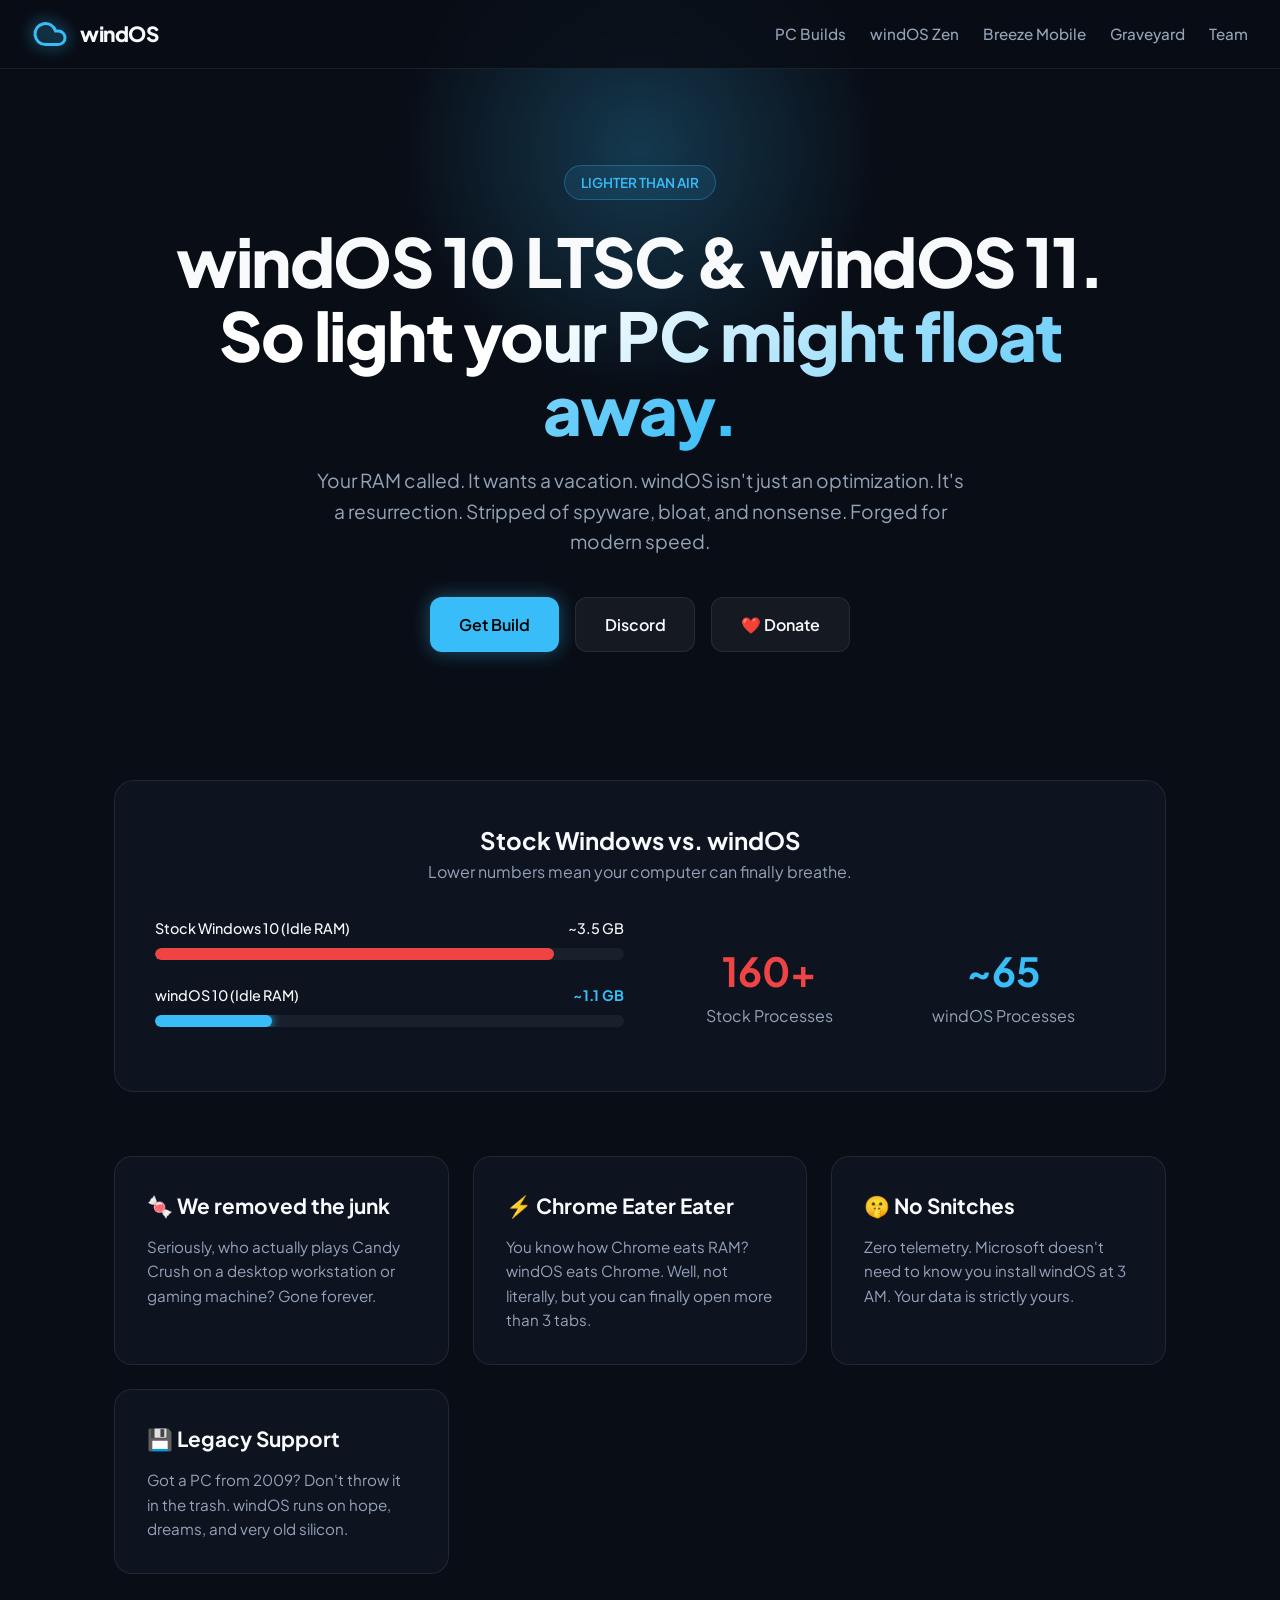
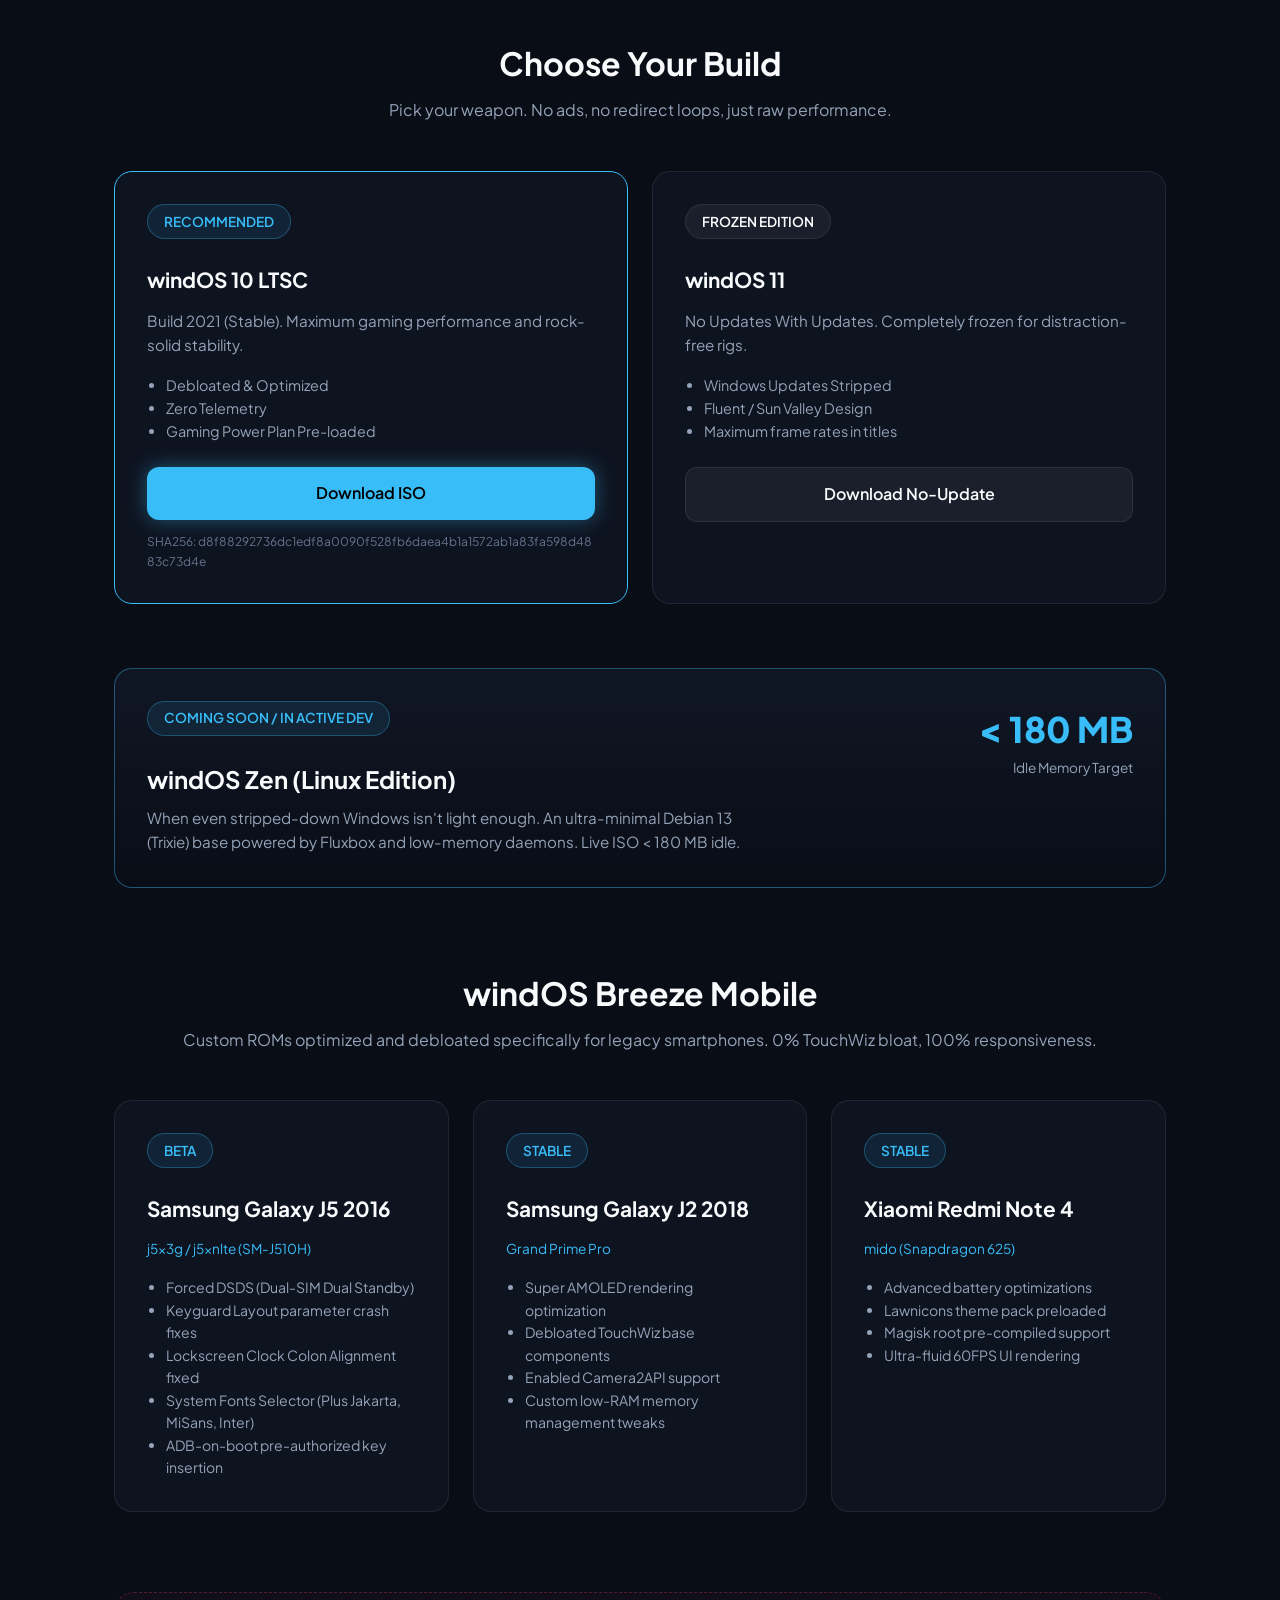
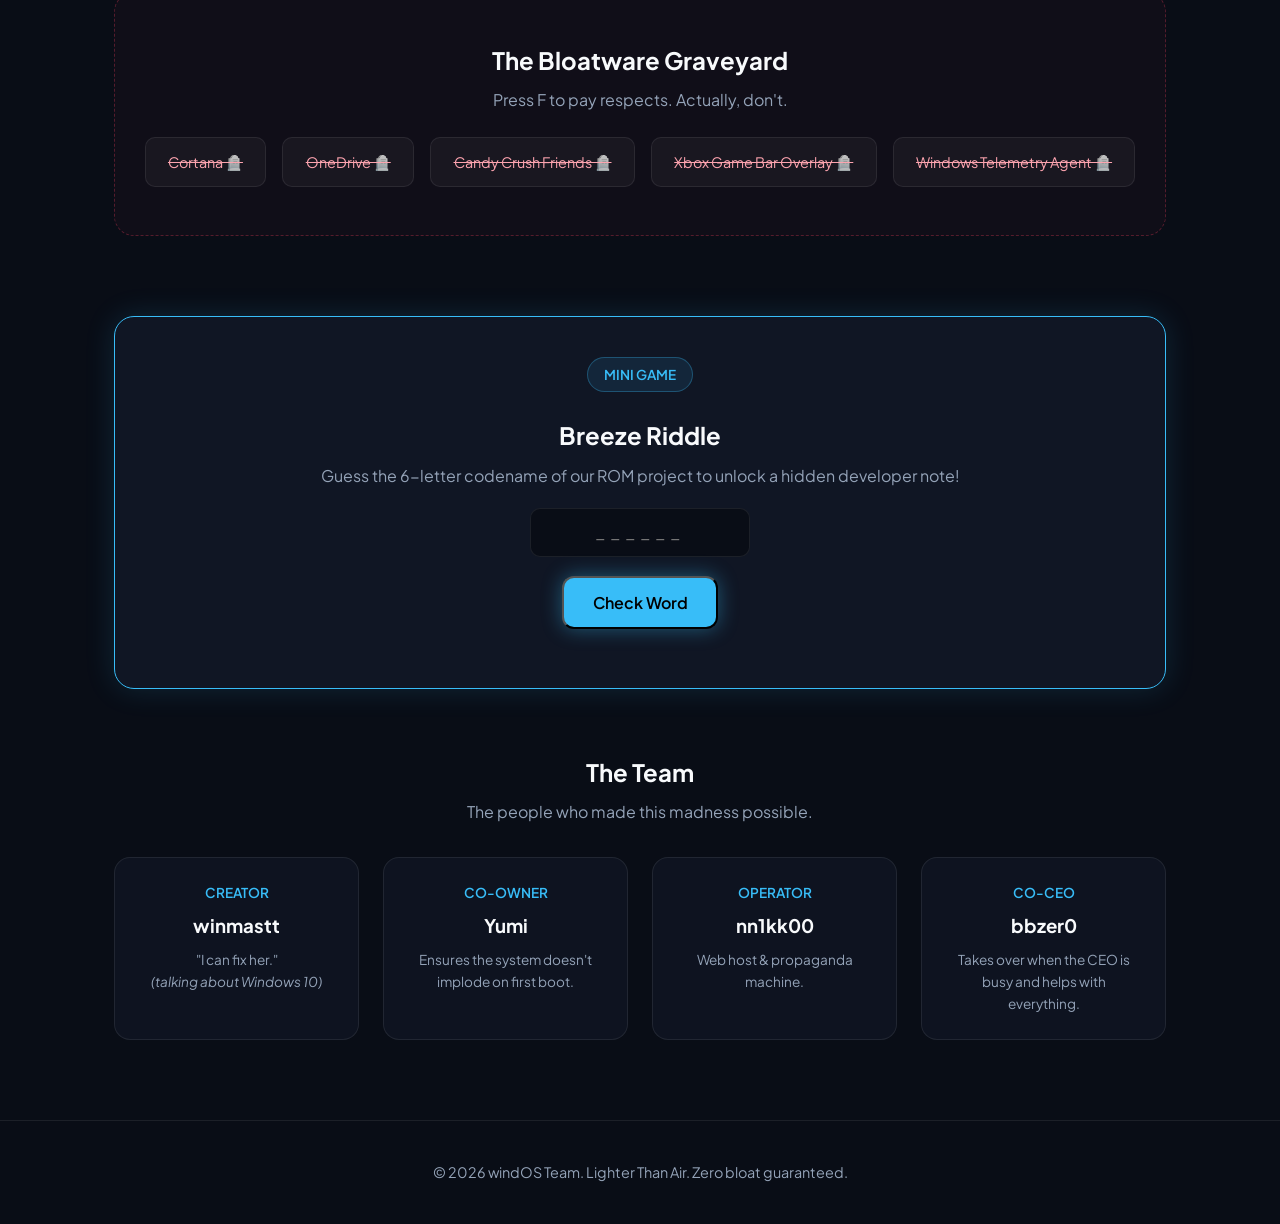
==== site/index.html @ 8c4c6f9f "Pivot to Debian 13: live-build tree, Calamares multi-DE installer, docs skeleton" ====
<!DOCTYPE html>
<html lang="en">
<head>
  <meta charset="UTF-8">
  <meta name="viewport" content="width=device-width, initial-scale=1.0">
  <title>windOS - Lighter Than Air</title>
  <link rel="preconnect" href="https://fonts.googleapis.com">
  <link rel="preconnect" href="https://fonts.gstatic.com" crossorigin>
  <link href="https://fonts.googleapis.com/css2?family=Plus+Jakarta+Sans:wght@300;400;500;600;700;800&display=swap" rel="stylesheet">
  <style>
    :root {
      --bg: #090d16;
      --card-bg: rgba(18, 24, 38, 0.7);
      --card-border: rgba(255, 255, 255, 0.08);
      --accent-cyan: #38bdf8;
      --accent-glow: rgba(56, 189, 248, 0.25);
      --accent-pink: #f43f5e;
      --text: #f8fafc;
      --text-muted: #94a3b8;
    }
    * { box-sizing: border-box; margin: 0; padding: 0; font-family: 'Plus Jakarta Sans', sans-serif; }
    body { background-color: var(--bg); color: var(--text); overflow-x: hidden; line-height: 1.6; }
    .glow-orb { position: fixed; width: 500px; height: 500px; border-radius: 50%; background: radial-gradient(circle, var(--accent-glow) 0%, rgba(0,0,0,0) 70%); top: -100px; left: 50%; transform: translateX(-50%); pointer-events: none; z-index: 0; }
    header { position: sticky; top: 0; backdrop-filter: blur(16px); background: rgba(9, 13, 22, 0.8); border-bottom: 1px solid var(--card-border); z-index: 50; padding: 1rem 2rem; display: flex; justify-content: space-between; align-items: center; }
    .brand { display: flex; align-items: center; gap: 12px; text-decoration: none; color: var(--text); font-weight: 800; font-size: 1.3rem; letter-spacing: -0.5px; }
    .brand-icon { width: 36px; height: 36px; fill: none; stroke: var(--accent-cyan); stroke-width: 2; filter: drop-shadow(0 0 8px var(--accent-cyan)); }
    nav { display: flex; gap: 1.5rem; align-items: center; }
    nav a { color: var(--text-muted); text-decoration: none; font-size: 0.95rem; font-weight: 500; transition: color 0.2s; }
    nav a:hover { color: var(--accent-cyan); }
    .container { max-width: 1100px; margin: 0 auto; padding: 0 1.5rem; position: relative; z-index: 1; }
    .hero { text-align: center; padding: 6rem 1rem 4rem; }
    .badge { display: inline-block; padding: 0.35rem 1rem; background: rgba(56, 189, 248, 0.1); border: 1px solid rgba(56, 189, 248, 0.3); color: var(--accent-cyan); border-radius: 9999px; font-size: 0.85rem; font-weight: 600; margin-bottom: 1.5rem; }
    .hero h1 { font-size: clamp(2.5rem, 6vw, 4.2rem); font-weight: 800; line-height: 1.1; letter-spacing: -1.5px; margin-bottom: 1.2rem; }
    .hero h1 span { background: linear-gradient(135deg, #fff 30%, var(--accent-cyan) 100%); -webkit-background-clip: text; -webkit-text-fill-color: transparent; }
    .hero p { font-size: 1.2rem; color: var(--text-muted); max-width: 650px; margin: 0 auto 2.5rem; }
    .hero-btns { display: flex; justify-content: center; gap: 1rem; flex-wrap: wrap; }
    .btn { padding: 0.85rem 1.8rem; border-radius: 12px; font-weight: 600; font-size: 1rem; text-decoration: none; transition: all 0.2s; cursor: pointer; display: inline-flex; align-items: center; gap: 8px; }
    .btn-primary { background: var(--accent-cyan); color: #000; box-shadow: 0 0 20px rgba(56, 189, 248, 0.4); }
    .btn-primary:hover { transform: translateY(-2px); box-shadow: 0 0 30px rgba(56, 189, 248, 0.6); }
    .btn-secondary { background: rgba(255, 255, 255, 0.05); color: var(--text); border: 1px solid var(--card-border); }
    .btn-secondary:hover { background: rgba(255, 255, 255, 0.1); }
    .compare-section { margin: 4rem 0; background: var(--card-bg); border: 1px solid var(--card-border); border-radius: 20px; padding: 2.5rem; backdrop-filter: blur(10px); }
    .compare-title { text-align: center; margin-bottom: 2rem; }
    .compare-grid { display: grid; grid-template-columns: repeat(auto-fit, minmax(280px, 1fr)); gap: 2rem; }
    .compare-bar-group { margin-bottom: 1.5rem; }
    .compare-bar-label { display: flex; justify-content: space-between; margin-bottom: 0.5rem; font-weight: 500; font-size: 0.9rem; }
    .bar-bg { height: 12px; background: rgba(255, 255, 255, 0.05); border-radius: 6px; overflow: hidden; }
    .bar-fill-stock { height: 100%; width: 85%; background: #ef4444; border-radius: 6px; }
    .bar-fill-windos { height: 100%; width: 25%; background: var(--accent-cyan); border-radius: 6px; box-shadow: 0 0 10px var(--accent-cyan); }
    .grid { display: grid; grid-template-columns: repeat(auto-fit, minmax(320px, 1fr)); gap: 1.5rem; margin: 3rem 0; }
    .card { background: var(--card-bg); border: 1px solid var(--card-border); border-radius: 18px; padding: 2rem; transition: border-color 0.2s, transform 0.2s; }
    .card:hover { border-color: rgba(56, 189, 248, 0.4); transform: translateY(-4px); }
    .card h3 { font-size: 1.3rem; margin-bottom: 0.8rem; }
    .card p { color: var(--text-muted); font-size: 0.95rem; }
    .graveyard { text-align: center; margin: 5rem 0; padding: 3rem 1.5rem; border: 1px dashed rgba(244, 63, 94, 0.3); border-radius: 20px; background: rgba(244, 63, 94, 0.03); }
    .graveyard-tags { display: flex; justify-content: center; gap: 1rem; flex-wrap: wrap; margin-top: 1.5rem; }
    .tombstone { background: rgba(255,255,255,0.04); border: 1px solid rgba(255,255,255,0.08); padding: 0.8rem 1.4rem; border-radius: 10px; font-size: 0.9rem; color: #fda4af; text-decoration: line-through; }
    .riddle-box { background: rgba(18, 24, 38, 0.9); border: 1px solid var(--accent-cyan); border-radius: 20px; padding: 2.5rem; text-align: center; margin: 4rem 0; box-shadow: 0 0 30px rgba(56, 189, 248, 0.15); }
    .riddle-input { background: #090d16; border: 1px solid var(--card-border); color: #fff; padding: 0.8rem 1.2rem; border-radius: 10px; font-size: 1.1rem; letter-spacing: 4px; text-transform: uppercase; text-align: center; margin: 1.2rem 0; width: 220px; outline: none; }
    .riddle-input:focus { border-color: var(--accent-cyan); }
    .team-grid { display: grid; grid-template-columns: repeat(auto-fit, minmax(220px, 1fr)); gap: 1.5rem; margin-top: 2rem; }
    .team-card { background: var(--card-bg); border: 1px solid var(--card-border); border-radius: 16px; padding: 1.5rem; text-align: center; }
    .team-role { font-size: 0.85rem; color: var(--accent-cyan); font-weight: 600; margin-bottom: 0.5rem; }
    footer { border-top: 1px solid var(--card-border); padding: 2.5rem 0; text-align: center; color: var(--text-muted); font-size: 0.9rem; margin-top: 5rem; }
  </style>
</head>
<body>
  <div class="glow-orb"></div>
  <header>
    <a href="#" class="brand">
      <svg class="brand-icon" viewBox="0 0 24 24"><path d="M17.5 19H9a7 7 0 1 1 6.71-9h1.79a4.5 4.5 0 1 1 0 9Z" /></svg>
      windOS
    </a>
    <nav>
      <a href="#builds">PC Builds</a>
      <a href="#zen">windOS Zen</a>
      <a href="#mobile">Breeze Mobile</a>
      <a href="#graveyard">Graveyard</a>
      <a href="#team">Team</a>
    </nav>
  </header>
  <main class="container">
    <section class="hero">
      <div class="badge">LIGHTER THAN AIR</div>
      <h1>windOS 10 LTSC &amp; windOS 11.<br><span>So light your PC might float away.</span></h1>
      <p>Your RAM called. It wants a vacation. windOS isn't just an optimization. It's a resurrection. Stripped of spyware, bloat, and nonsense. Forged for modern speed.</p>
      <div class="hero-btns">
        <a href="#builds" class="btn btn-primary">Get Build</a>
        <a href="https://discord.gg/" target="_blank" class="btn btn-secondary">Discord</a>
        <a href="#" class="btn btn-secondary">❤️ Donate</a>
      </div>
    </section>
    <section class="compare-section">
      <div class="compare-title">
        <h2>Stock Windows vs. windOS</h2>
        <p style="color: var(--text-muted);">Lower numbers mean your computer can finally breathe.</p>
      </div>
      <div class="compare-grid">
        <div>
          <div class="compare-bar-group">
            <div class="compare-bar-label"><span>Stock Windows 10 (Idle RAM)</span><span>~3.5 GB</span></div>
            <div class="bar-bg"><div class="bar-fill-stock"></div></div>
          </div>
          <div class="compare-bar-group">
            <div class="compare-bar-label"><span>windOS 10 (Idle RAM)</span><span style="color: var(--accent-cyan); font-weight: 700;">~1.1 GB</span></div>
            <div class="bar-bg"><div class="bar-fill-windos"></div></div>
          </div>
        </div>
        <div style="display: flex; justify-content: space-around; align-items: center; text-align: center;">
          <div><h3 style="font-size: 2.5rem; color: #ef4444;">160+</h3><p style="color: var(--text-muted);">Stock Processes</p></div>
          <div><h3 style="font-size: 2.5rem; color: var(--accent-cyan);">~65</h3><p style="color: var(--text-muted);">windOS Processes</p></div>
        </div>
      </div>
    </section>
    <section class="grid">
      <div class="card"><h3>🍬 We removed the junk</h3><p>Seriously, who actually plays Candy Crush on a desktop workstation or gaming machine? Gone forever.</p></div>
      <div class="card"><h3>⚡ Chrome Eater Eater</h3><p>You know how Chrome eats RAM? windOS eats Chrome. Well, not literally, but you can finally open more than 3 tabs.</p></div>
      <div class="card"><h3>🤫 No Snitches</h3><p>Zero telemetry. Microsoft doesn't need to know you install windOS at 3 AM. Your data is strictly yours.</p></div>
      <div class="card"><h3>💾 Legacy Support</h3><p>Got a PC from 2009? Don't throw it in the trash. windOS runs on hope, dreams, and very old silicon.</p></div>
    </section>
    <section id="builds" style="margin-top: 4rem;">
      <h2 style="font-size: 2rem; margin-bottom: 0.5rem; text-align: center;">Choose Your Build</h2>
      <p style="text-align: center; color: var(--text-muted); margin-bottom: 2rem;">Pick your weapon. No ads, no redirect loops, just raw performance.</p>
      <div class="grid">
        <div class="card" style="border-color: var(--accent-cyan);">
          <div class="badge">RECOMMENDED</div>
          <h3>windOS 10 LTSC</h3>
          <p style="margin-bottom: 1rem;">Build 2021 (Stable). Maximum gaming performance and rock-solid stability.</p>
          <ul style="color: var(--text-muted); margin-left: 1.2rem; margin-bottom: 1.5rem; font-size: 0.9rem;">
            <li>Debloated &amp; Optimized</li><li>Zero Telemetry</li><li>Gaming Power Plan Pre-loaded</li>
          </ul>
          <a href="#" class="btn btn-primary" style="width: 100%; justify-content: center;">Download ISO</a>
          <p style="font-size: 0.75rem; color: #64748b; margin-top: 0.8rem; word-break: break-all;">SHA256: d8f88292736dc1edf8a0090f528fb6daea4b1a1572ab1a83fa598d4883c73d4e</p>
        </div>
        <div class="card">
          <div class="badge" style="background: rgba(255,255,255,0.05); color: #fff; border-color: var(--card-border);">FROZEN EDITION</div>
          <h3>windOS 11</h3>
          <p style="margin-bottom: 1rem;">No Updates With Updates. Completely frozen for distraction-free rigs.</p>
          <ul style="color: var(--text-muted); margin-left: 1.2rem; margin-bottom: 1.5rem; font-size: 0.9rem;">
            <li>Windows Updates Stripped</li><li>Fluent / Sun Valley Design</li><li>Maximum frame rates in titles</li>
          </ul>
          <a href="#" class="btn btn-secondary" style="width: 100%; justify-content: center;">Download No-Update</a>
        </div>
      </div>
    </section>
    <section id="zen" style="margin-top: 4rem;">
      <div class="card" style="background: linear-gradient(180deg, rgba(18,24,38,0.9) 0%, rgba(9,13,22,0.9) 100%); border-color: rgba(56, 189, 248, 0.4);">
        <div style="display: flex; justify-content: space-between; align-items: flex-start; flex-wrap: wrap; gap: 1rem;">
          <div>
            <div class="badge">COMING SOON / IN ACTIVE DEV</div>
            <h2>windOS Zen (Linux Edition)</h2>
            <p style="color: var(--text-muted); max-width: 600px; margin-top: 0.5rem;">When even stripped-down Windows isn't light enough. An ultra-minimal Debian 13 (Trixie) base powered by Fluxbox and low-memory daemons. Live ISO &lt; 180 MB idle.</p>
          </div>
          <div style="text-align: right;">
            <span style="font-size: 2.2rem; font-weight: 800; color: var(--accent-cyan);">&lt; 180 MB</span>
            <p style="color: var(--text-muted); font-size: 0.85rem;">Idle Memory Target</p>
          </div>
        </div>
      </div>
    </section>
    <section id="mobile" style="margin-top: 5rem;">
      <h2 style="font-size: 2rem; margin-bottom: 0.5rem; text-align: center;">windOS Breeze Mobile</h2>
      <p style="text-align: center; color: var(--text-muted); margin-bottom: 2.5rem;">Custom ROMs optimized and debloated specifically for legacy smartphones. 0% TouchWiz bloat, 100% responsiveness.</p>
      <div class="grid">
        <div class="card">
          <div class="badge">BETA</div>
          <h3>Samsung Galaxy J5 2016</h3>
          <p style="font-size: 0.85rem; color: var(--accent-cyan); margin-bottom: 1rem;">j5x3g / j5xnlte (SM-J510H)</p>
          <ul style="color: var(--text-muted); font-size: 0.88rem; margin-left: 1.2rem;">
            <li>Forced DSDS (Dual-SIM Dual Standby)</li><li>Keyguard Layout parameter crash fixes</li><li>Lockscreen Clock Colon Alignment fixed</li><li>System Fonts Selector (Plus Jakarta, MiSans, Inter)</li><li>ADB-on-boot pre-authorized key insertion</li>
          </ul>
        </div>
        <div class="card">
          <div class="badge">STABLE</div>
          <h3>Samsung Galaxy J2 2018</h3>
          <p style="font-size: 0.85rem; color: var(--accent-cyan); margin-bottom: 1rem;">Grand Prime Pro</p>
          <ul style="color: var(--text-muted); font-size: 0.88rem; margin-left: 1.2rem;">
            <li>Super AMOLED rendering optimization</li><li>Debloated TouchWiz base components</li><li>Enabled Camera2API support</li><li>Custom low-RAM memory management tweaks</li>
          </ul>
        </div>
        <div class="card">
          <div class="badge">STABLE</div>
          <h3>Xiaomi Redmi Note 4</h3>
          <p style="font-size: 0.85rem; color: var(--accent-cyan); margin-bottom: 1rem;">mido (Snapdragon 625)</p>
          <ul style="color: var(--text-muted); font-size: 0.88rem; margin-left: 1.2rem;">
            <li>Advanced battery optimizations</li><li>Lawnicons theme pack preloaded</li><li>Magisk root pre-compiled support</li><li>Ultra-fluid 60FPS UI rendering</li>
          </ul>
        </div>
      </div>
    </section>
    <section id="graveyard" class="graveyard">
      <h2>The Bloatware Graveyard</h2>
      <p style="color: var(--text-muted); margin-top: 0.5rem;">Press F to pay respects. Actually, don't.</p>
      <div class="graveyard-tags">
        <div class="tombstone">Cortana 🪦</div>
        <div class="tombstone">OneDrive 🪦</div>
        <div class="tombstone">Candy Crush Friends 🪦</div>
        <div class="tombstone">Xbox Game Bar Overlay 🪦</div>
        <div class="tombstone">Windows Telemetry Agent 🪦</div>
      </div>
    </section>
    <section id="riddle" class="riddle-box">
      <div class="badge">MINI GAME</div>
      <h2>Breeze Riddle</h2>
      <p style="color: var(--text-muted); margin-top: 0.5rem;">Guess the 6-letter codename of our ROM project to unlock a hidden developer note!</p>
      <div><input type="text" id="riddleInput" class="riddle-input" maxlength="6" placeholder="______"></div>
      <button class="btn btn-primary" onclick="checkRiddle()">Check Word</button>
      <div id="riddleFeedback" style="margin-top: 1.2rem; font-weight: 600;"></div>
    </section>
    <section id="team" style="margin-top: 4rem;">
      <h2 style="text-align: center; margin-bottom: 0.5rem;">The Team</h2>
      <p style="text-align: center; color: var(--text-muted);">The people who made this madness possible.</p>
      <div class="team-grid">
        <div class="team-card"><div class="team-role">CREATOR</div><h3>winmastt</h3><p style="color: var(--text-muted); font-size: 0.85rem; margin-top: 0.5rem;">"I can fix her."<br><em>(talking about Windows 10)</em></p></div>
        <div class="team-card"><div class="team-role">CO-OWNER</div><h3>Yumi</h3><p style="color: var(--text-muted); font-size: 0.85rem; margin-top: 0.5rem;">Ensures the system doesn't implode on first boot.</p></div>
        <div class="team-card"><div class="team-role">OPERATOR</div><h3>nn1kk00</h3><p style="color: var(--text-muted); font-size: 0.85rem; margin-top: 0.5rem;">Web host &amp; propaganda machine.</p></div>
        <div class="team-card"><div class="team-role">CO-CEO</div><h3>bbzer0</h3><p style="color: var(--text-muted); font-size: 0.85rem; margin-top: 0.5rem;">Takes over when the CEO is busy and helps with everything.</p></div>
      </div>
    </section>
  </main>
  <footer><p>© 2026 windOS Team. Lighter Than Air. Zero bloat guaranteed.</p></footer>
  <script>
    function checkRiddle() {
      const input = document.getElementById('riddleInput');
      const feedback = document.getElementById('riddleFeedback');
      const val = input.value.trim().toUpperCase();
      if (val === 'BREEZE') {
        feedback.innerHTML = '<span style="color: #38bdf8;">✨ Riddle Solved!</span><br><div style="background: rgba(56, 189, 248, 0.1); border: 1px solid #38bdf8; border-radius: 12px; padding: 1rem; margin-top: 1rem; max-width: 500px; display: inline-block;"><b>Developer Secret Note:</b> "Building lightweight systems isn\'t about what you add, it\'s about having the guts to remove everything that doesn\'t matter." — Team windOS</div>';
      } else {
        feedback.innerHTML = '<span style="color: #ef4444;">Word is incorrect! Try again.</span>';
      }
    }
  </script>
</body>
</html>
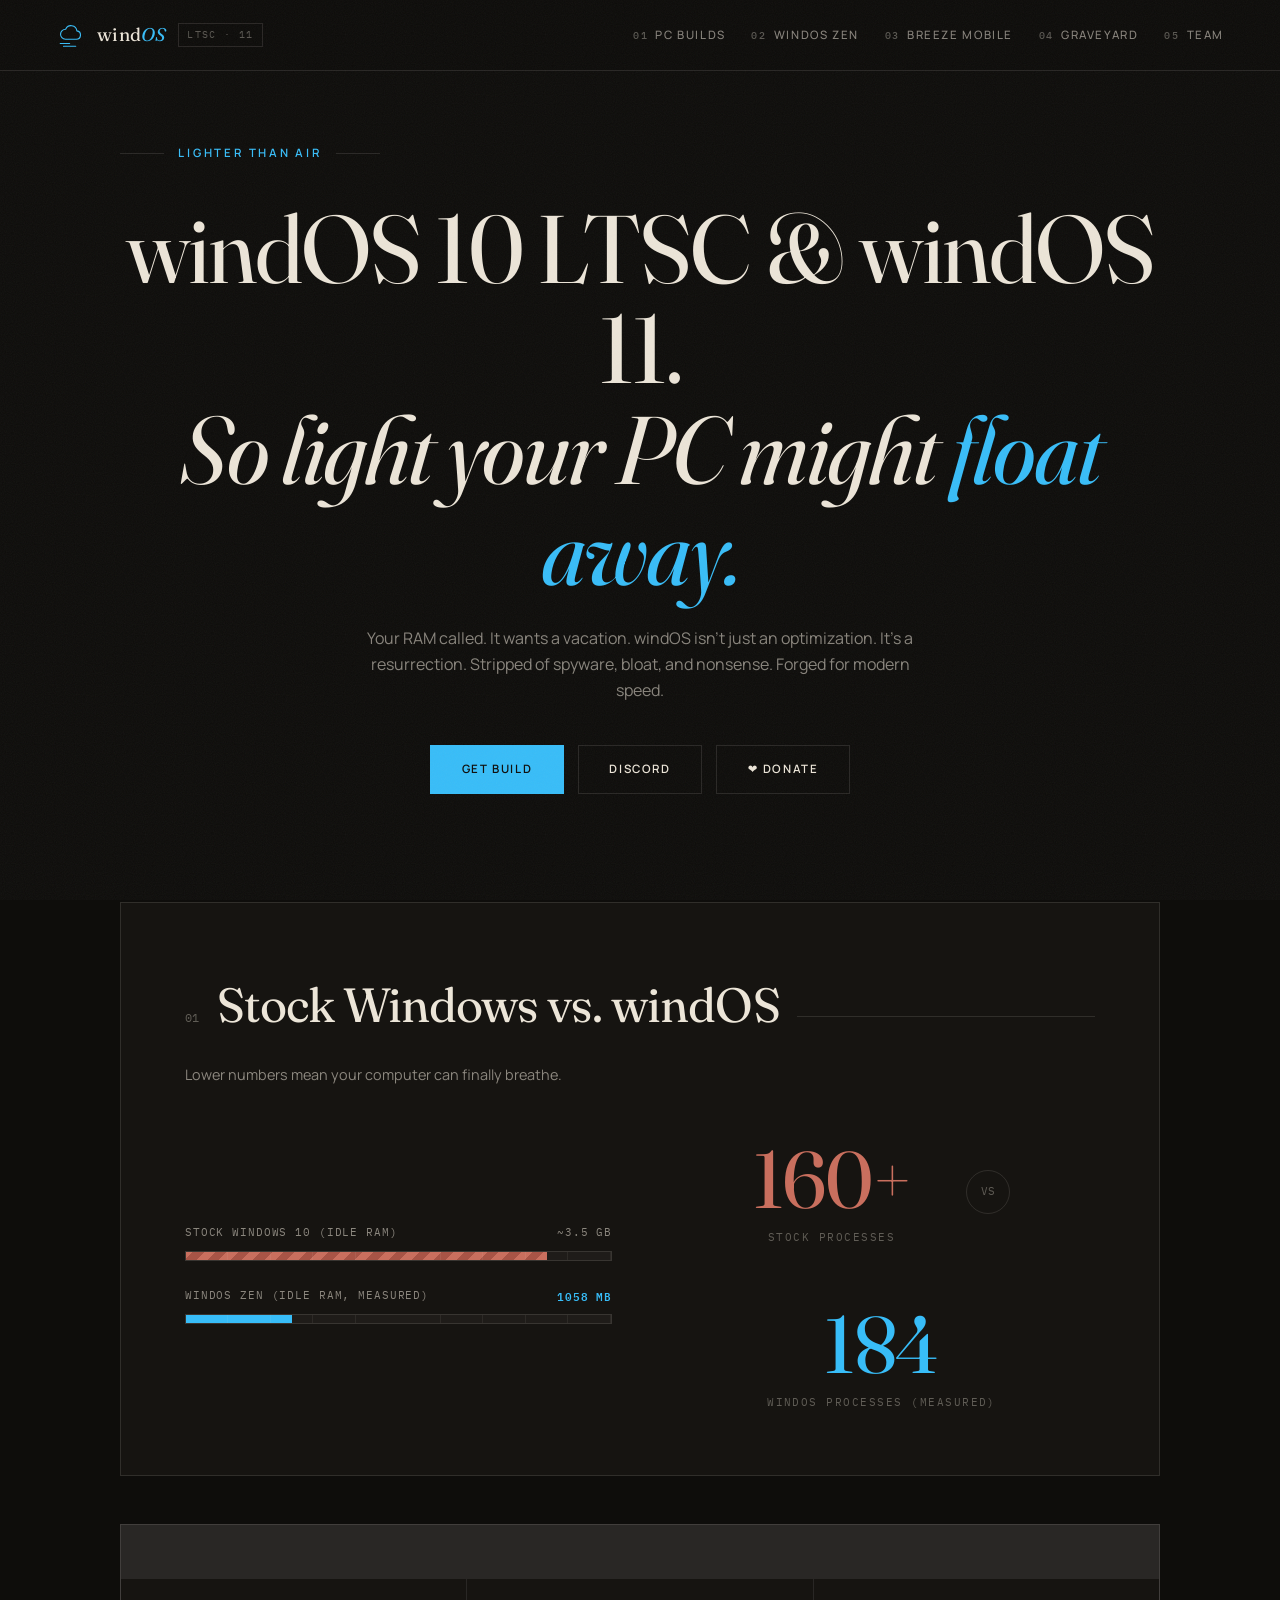
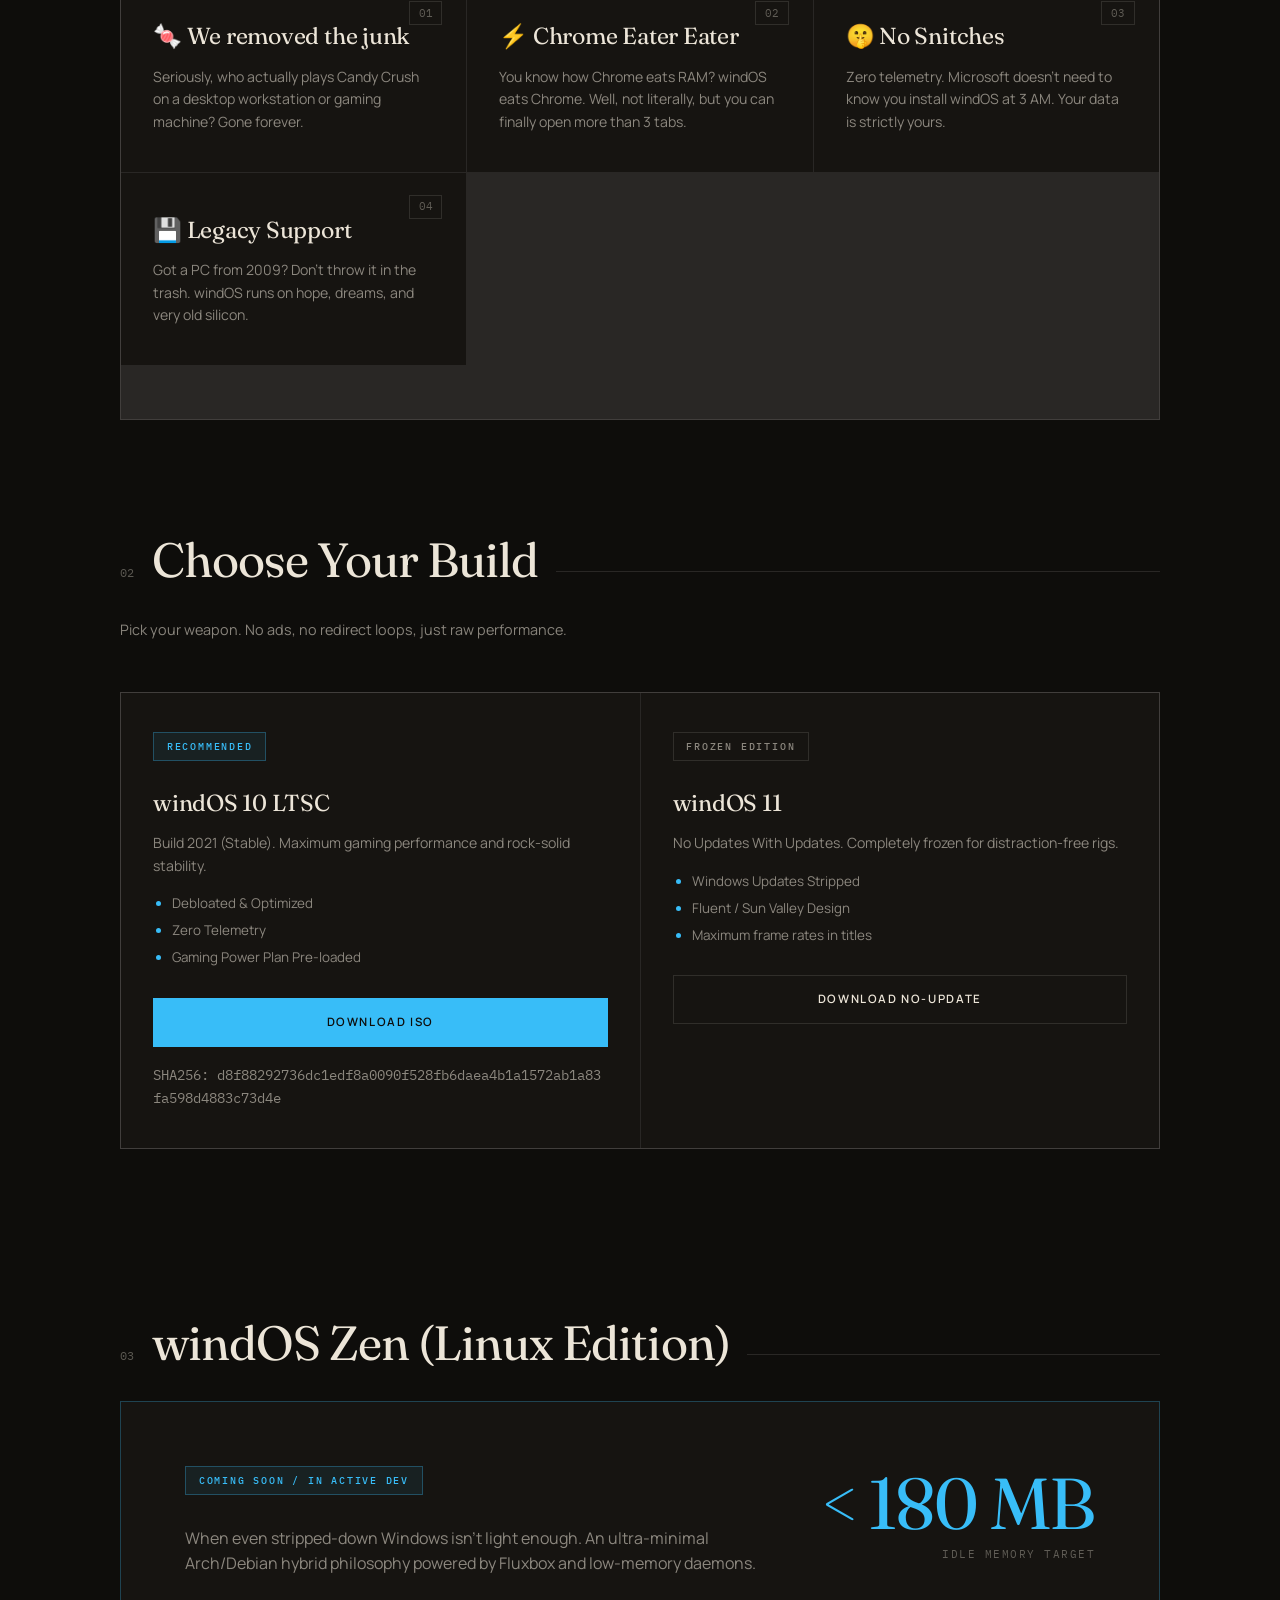
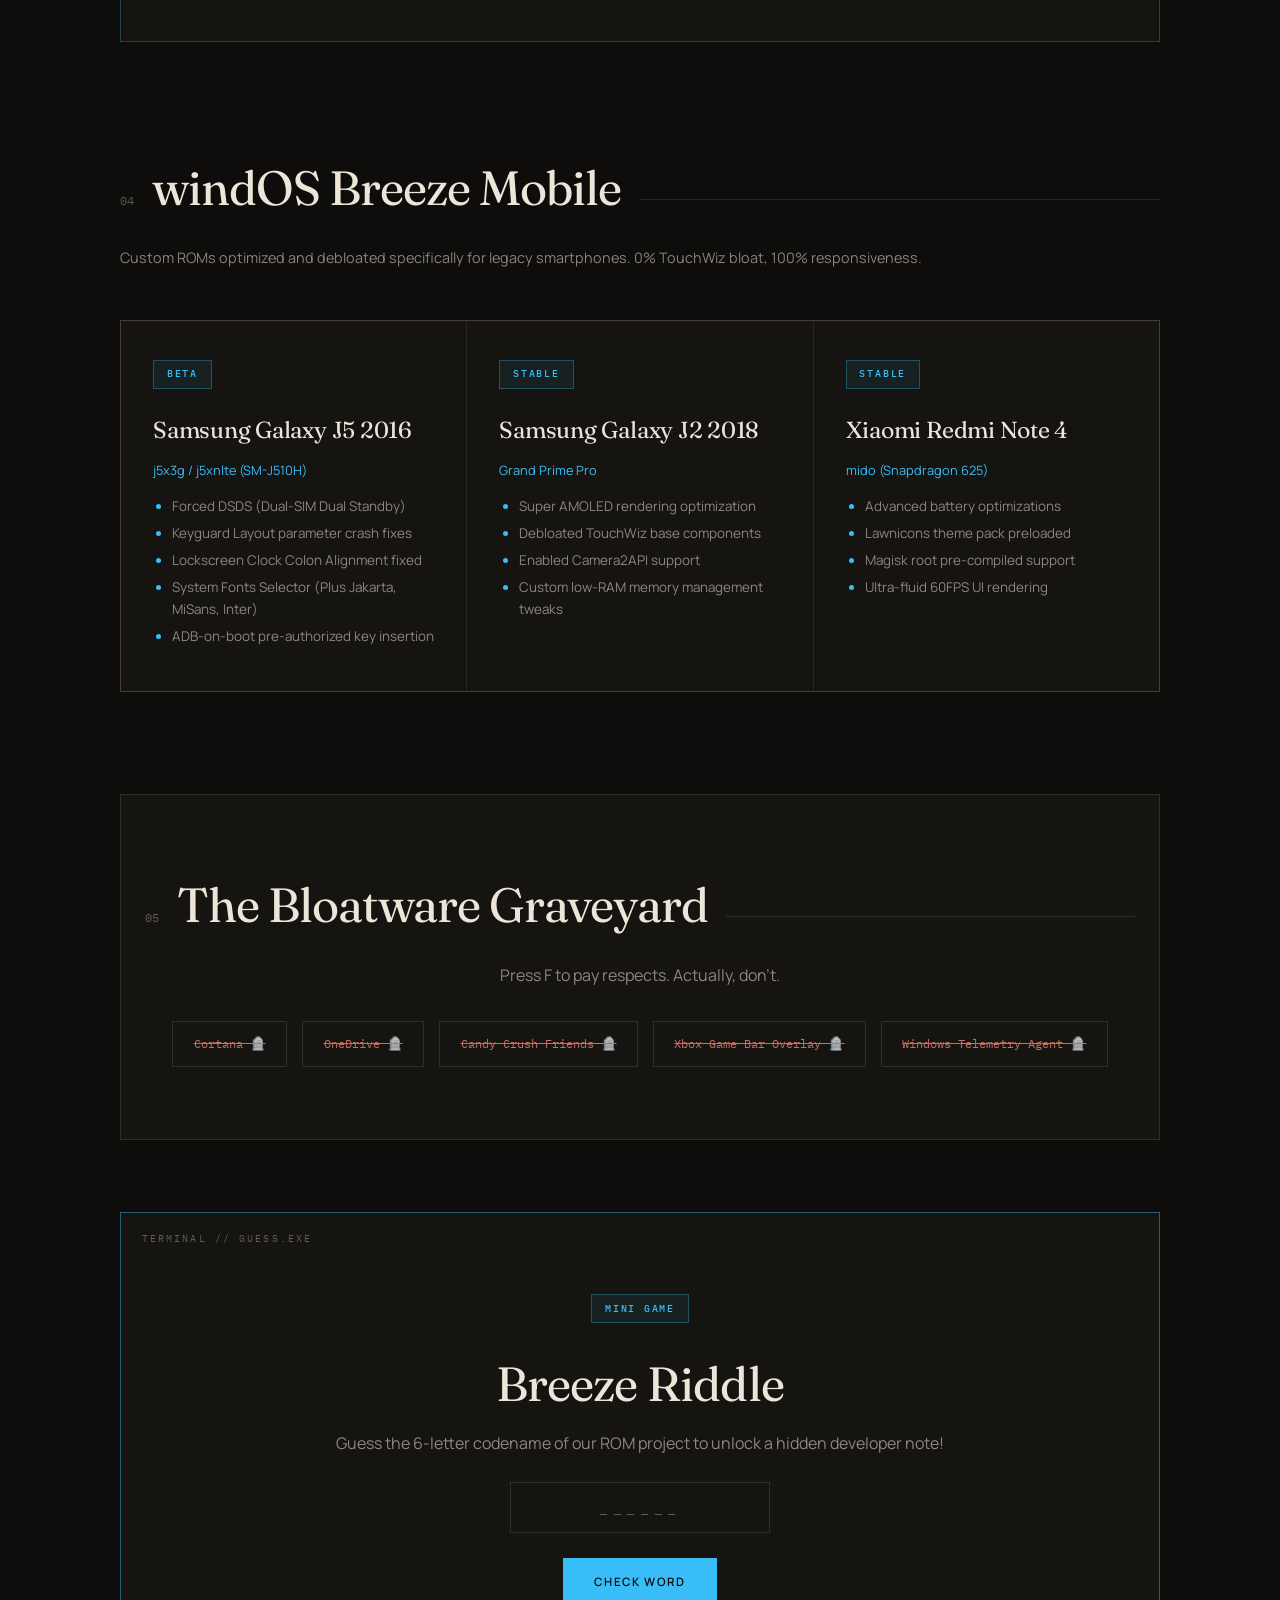
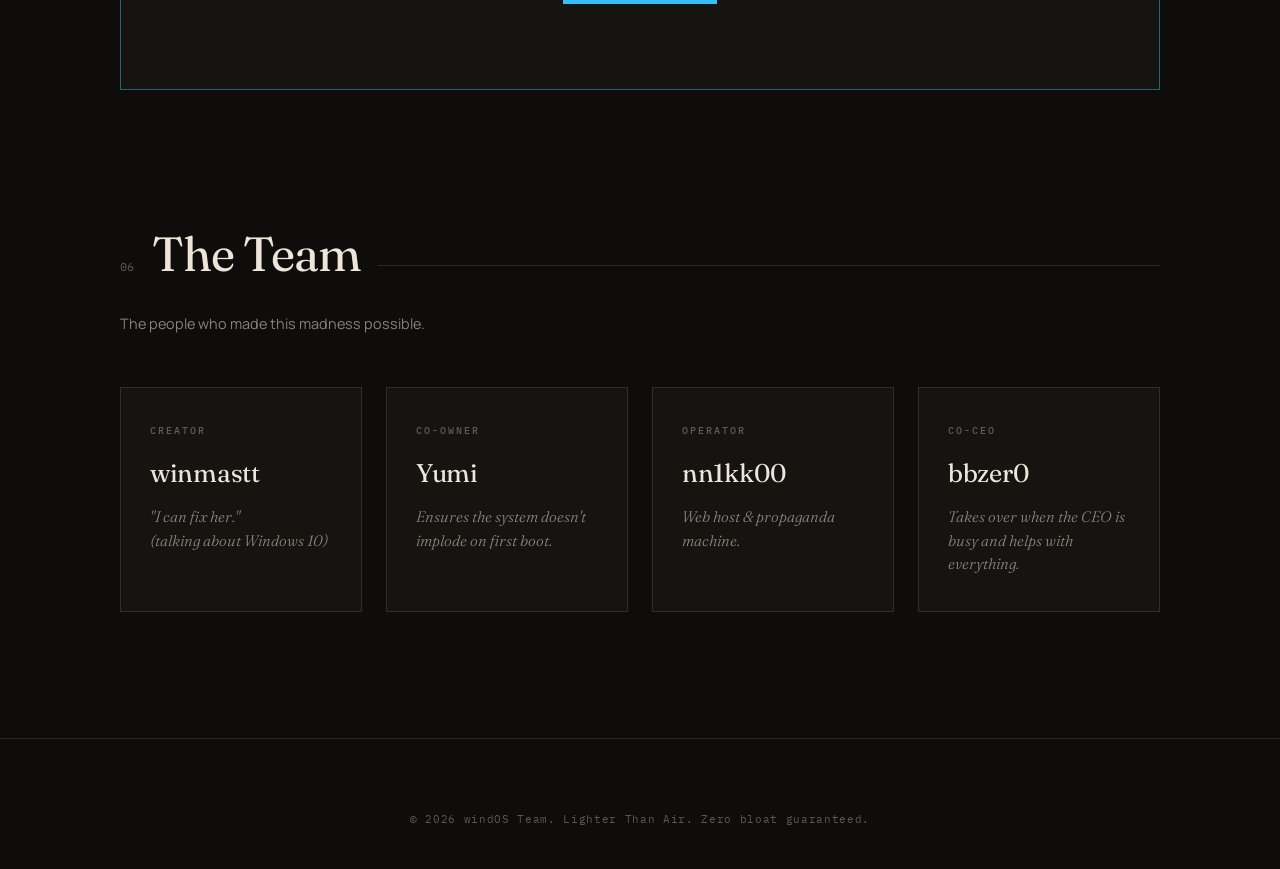
==== commit 627eb93f: "Sync repo with local tree: build 15+ (Liquorix, installer fix, GRUB theme) The last push was 2026-10" ====
--- a/site/index.html
+++ b/site/index.html
@@ -6,83 +6,220 @@
   <title>windOS - Lighter Than Air</title>
   <link rel="preconnect" href="https://fonts.googleapis.com">
   <link rel="preconnect" href="https://fonts.gstatic.com" crossorigin>
-  <link href="https://fonts.googleapis.com/css2?family=Plus+Jakarta+Sans:wght@300;400;500;600;700;800&display=swap" rel="stylesheet">
+  <link href="https://fonts.googleapis.com/css2?family=Fraunces:ital,opsz,wght@0,9..144,300;0,9..144,400;0,9..144,500;1,9..144,300;1,9..144,400&family=Manrope:wght@400;500;600&family=IBM+Plex+Mono:wght@400;500;600&display=swap" rel="stylesheet">
   <style>
     :root {
-      --bg: #090d16;
-      --card-bg: rgba(18, 24, 38, 0.7);
-      --card-border: rgba(255, 255, 255, 0.08);
-      --accent-cyan: #38bdf8;
-      --accent-glow: rgba(56, 189, 248, 0.25);
-      --accent-pink: #f43f5e;
-      --text: #f8fafc;
-      --text-muted: #94a3b8;
-    }
-    * { box-sizing: border-box; margin: 0; padding: 0; font-family: 'Plus Jakarta Sans', sans-serif; }
-    body { background-color: var(--bg); color: var(--text); overflow-x: hidden; line-height: 1.6; }
-    .glow-orb { position: fixed; width: 500px; height: 500px; border-radius: 50%; background: radial-gradient(circle, var(--accent-glow) 0%, rgba(0,0,0,0) 70%); top: -100px; left: 50%; transform: translateX(-50%); pointer-events: none; z-index: 0; }
-    header { position: sticky; top: 0; backdrop-filter: blur(16px); background: rgba(9, 13, 22, 0.8); border-bottom: 1px solid var(--card-border); z-index: 50; padding: 1rem 2rem; display: flex; justify-content: space-between; align-items: center; }
-    .brand { display: flex; align-items: center; gap: 12px; text-decoration: none; color: var(--text); font-weight: 800; font-size: 1.3rem; letter-spacing: -0.5px; }
-    .brand-icon { width: 36px; height: 36px; fill: none; stroke: var(--accent-cyan); stroke-width: 2; filter: drop-shadow(0 0 8px var(--accent-cyan)); }
-    nav { display: flex; gap: 1.5rem; align-items: center; }
-    nav a { color: var(--text-muted); text-decoration: none; font-size: 0.95rem; font-weight: 500; transition: color 0.2s; }
-    nav a:hover { color: var(--accent-cyan); }
-    .container { max-width: 1100px; margin: 0 auto; padding: 0 1.5rem; position: relative; z-index: 1; }
-    .hero { text-align: center; padding: 6rem 1rem 4rem; }
-    .badge { display: inline-block; padding: 0.35rem 1rem; background: rgba(56, 189, 248, 0.1); border: 1px solid rgba(56, 189, 248, 0.3); color: var(--accent-cyan); border-radius: 9999px; font-size: 0.85rem; font-weight: 600; margin-bottom: 1.5rem; }
-    .hero h1 { font-size: clamp(2.5rem, 6vw, 4.2rem); font-weight: 800; line-height: 1.1; letter-spacing: -1.5px; margin-bottom: 1.2rem; }
-    .hero h1 span { background: linear-gradient(135deg, #fff 30%, var(--accent-cyan) 100%); -webkit-background-clip: text; -webkit-text-fill-color: transparent; }
-    .hero p { font-size: 1.2rem; color: var(--text-muted); max-width: 650px; margin: 0 auto 2.5rem; }
-    .hero-btns { display: flex; justify-content: center; gap: 1rem; flex-wrap: wrap; }
-    .btn { padding: 0.85rem 1.8rem; border-radius: 12px; font-weight: 600; font-size: 1rem; text-decoration: none; transition: all 0.2s; cursor: pointer; display: inline-flex; align-items: center; gap: 8px; }
-    .btn-primary { background: var(--accent-cyan); color: #000; box-shadow: 0 0 20px rgba(56, 189, 248, 0.4); }
-    .btn-primary:hover { transform: translateY(-2px); box-shadow: 0 0 30px rgba(56, 189, 248, 0.6); }
-    .btn-secondary { background: rgba(255, 255, 255, 0.05); color: var(--text); border: 1px solid var(--card-border); }
-    .btn-secondary:hover { background: rgba(255, 255, 255, 0.1); }
-    .compare-section { margin: 4rem 0; background: var(--card-bg); border: 1px solid var(--card-border); border-radius: 20px; padding: 2.5rem; backdrop-filter: blur(10px); }
-    .compare-title { text-align: center; margin-bottom: 2rem; }
-    .compare-grid { display: grid; grid-template-columns: repeat(auto-fit, minmax(280px, 1fr)); gap: 2rem; }
-    .compare-bar-group { margin-bottom: 1.5rem; }
-    .compare-bar-label { display: flex; justify-content: space-between; margin-bottom: 0.5rem; font-weight: 500; font-size: 0.9rem; }
-    .bar-bg { height: 12px; background: rgba(255, 255, 255, 0.05); border-radius: 6px; overflow: hidden; }
-    .bar-fill-stock { height: 100%; width: 85%; background: #ef4444; border-radius: 6px; }
-    .bar-fill-windos { height: 100%; width: 25%; background: var(--accent-cyan); border-radius: 6px; box-shadow: 0 0 10px var(--accent-cyan); }
-    .grid { display: grid; grid-template-columns: repeat(auto-fit, minmax(320px, 1fr)); gap: 1.5rem; margin: 3rem 0; }
-    .card { background: var(--card-bg); border: 1px solid var(--card-border); border-radius: 18px; padding: 2rem; transition: border-color 0.2s, transform 0.2s; }
-    .card:hover { border-color: rgba(56, 189, 248, 0.4); transform: translateY(-4px); }
-    .card h3 { font-size: 1.3rem; margin-bottom: 0.8rem; }
-    .card p { color: var(--text-muted); font-size: 0.95rem; }
-    .graveyard { text-align: center; margin: 5rem 0; padding: 3rem 1.5rem; border: 1px dashed rgba(244, 63, 94, 0.3); border-radius: 20px; background: rgba(244, 63, 94, 0.03); }
-    .graveyard-tags { display: flex; justify-content: center; gap: 1rem; flex-wrap: wrap; margin-top: 1.5rem; }
-    .tombstone { background: rgba(255,255,255,0.04); border: 1px solid rgba(255,255,255,0.08); padding: 0.8rem 1.4rem; border-radius: 10px; font-size: 0.9rem; color: #fda4af; text-decoration: line-through; }
-    .riddle-box { background: rgba(18, 24, 38, 0.9); border: 1px solid var(--accent-cyan); border-radius: 20px; padding: 2.5rem; text-align: center; margin: 4rem 0; box-shadow: 0 0 30px rgba(56, 189, 248, 0.15); }
-    .riddle-input { background: #090d16; border: 1px solid var(--card-border); color: #fff; padding: 0.8rem 1.2rem; border-radius: 10px; font-size: 1.1rem; letter-spacing: 4px; text-transform: uppercase; text-align: center; margin: 1.2rem 0; width: 220px; outline: none; }
-    .riddle-input:focus { border-color: var(--accent-cyan); }
-    .team-grid { display: grid; grid-template-columns: repeat(auto-fit, minmax(220px, 1fr)); gap: 1.5rem; margin-top: 2rem; }
-    .team-card { background: var(--card-bg); border: 1px solid var(--card-border); border-radius: 16px; padding: 1.5rem; text-align: center; }
-    .team-role { font-size: 0.85rem; color: var(--accent-cyan); font-weight: 600; margin-bottom: 0.5rem; }
-    footer { border-top: 1px solid var(--card-border); padding: 2.5rem 0; text-align: center; color: var(--text-muted); font-size: 0.9rem; margin-top: 5rem; }
+      --bg: #0e0d0b;
+      --ink: #ece5d8;
+      --ink-dim: rgba(236, 229, 216, 0.55);
+      --ink-faint: rgba(236, 229, 216, 0.35);
+      --line: rgba(236, 229, 216, 0.12);
+      --accent: #38bdf8;
+      --card: #161411;
+      --card-hover: #1c1915;
+      --red: #c96f5e;
+      --display: "Fraunces", Georgia, serif;
+      --sans: "Manrope", system-ui, sans-serif;
+      --mono: "IBM Plex Mono", ui-monospace, SFMono-Regular, monospace;
+    }
+
+    * { box-sizing: border-box; margin: 0; padding: 0; }
+
+    html { scroll-behavior: smooth; }
+
+    body {
+      background: var(--bg);
+      color: var(--ink);
+      font-family: var(--sans);
+      font-size: 16px;
+      line-height: 1.6;
+      -webkit-font-smoothing: antialiased;
+      overflow-x: hidden;
+    }
+
+    ::selection { background: var(--accent); color: var(--bg); }
+
+    .grain {
+      position: fixed; inset: 0; z-index: 100;
+      pointer-events: none; opacity: 0.05;
+      background-image: url("data:image/svg+xml,%3Csvg xmlns='http://www.w3.org/2000/svg' width='200' height='200'%3E%3Cfilter id='n'%3E%3CfeTurbulence type='fractalNoise' baseFrequency='0.9' numOctaves='2'/%3E%3C/filter%3E%3Crect width='200' height='200' filter='url(%23n)'/%3E%3C/svg%3E");
+    }
+
+    .container { width: min(1040px, 88vw); margin: 0 auto; }
+    section { scroll-margin-top: 90px; }
+
+    /* ── Header ─────────────────────────────── */
+    header {
+      position: fixed;
+      top: 0; left: 0; right: 0;
+      z-index: 50;
+      display: flex;
+      align-items: center;
+      justify-content: space-between;
+      flex-wrap: wrap;
+      gap: 0.6rem 1.5rem;
+      padding: 20px min(6vw, 56px);
+      background: rgba(14, 13, 11, 0.75);
+      backdrop-filter: blur(12px);
+      border-bottom: 1px solid var(--line);
+    }
+
+    .brand { display: flex; align-items: center; gap: 0.7rem; text-decoration: none; color: var(--ink); }
+    .brand-icon { width: 30px; height: 30px; fill: none; stroke: var(--accent); stroke-width: 1.2; stroke-linecap: round; stroke-linejoin: round; }
+    .brand-name { font-family: var(--display); font-weight: 400; font-size: 1.15rem; letter-spacing: 0.01em; }
+    .brand-name em { font-style: italic; color: var(--accent); }
+    .brand-tag { font-family: var(--mono); font-size: 0.6rem; letter-spacing: 0.14em; color: var(--ink-faint); border: 1px solid var(--line); padding: 0.22rem 0.55rem; }
+
+    nav { display: flex; flex-wrap: wrap; gap: 0.4rem 1.6rem; }
+    nav a { font-family: var(--sans); font-size: 0.72rem; font-weight: 500; letter-spacing: 0.14em; text-transform: uppercase; color: var(--ink-dim); text-decoration: none; transition: color 0.3s; }
+    nav a i { font-style: normal; font-family: var(--mono); font-size: 0.62rem; color: var(--ink-faint); margin-right: 0.45rem; }
+    nav a:hover { color: var(--ink); }
+
+    /* ── Hero ───────────────────────────────── */
+    .hero {
+      min-height: 92svh;
+      display: flex;
+      flex-direction: column;
+      justify-content: center;
+      text-align: center;
+      padding: 16vh 0 12vh;
+    }
+
+    .kicker { display: inline-flex; align-items: center; gap: 0.9rem; font-family: var(--sans); font-size: 0.72rem; font-weight: 600; letter-spacing: 0.24em; text-transform: uppercase; color: var(--accent); margin-bottom: 2.2rem; }
+    .kicker::before, .kicker::after { content: ""; width: 44px; height: 1px; background: var(--line); }
+
+    .hero h1 {
+      font-family: var(--display);
+      font-weight: 400;
+      font-size: clamp(2.6rem, 7.5vw, 6rem);
+      line-height: 1.05;
+      letter-spacing: -0.02em;
+      margin-bottom: 1.6rem;
+    }
+    .hero h1 .outline { font-style: italic; }
+    .hero h1 .outline em { color: var(--accent); font-style: italic; }
+
+    .hero p { font-size: 1rem; color: var(--ink-dim); max-width: 560px; margin: 0 auto 2.6rem; }
+
+    .hero-btns { display: flex; justify-content: center; gap: 0.9rem; flex-wrap: wrap; }
+
+    .btn { display: inline-flex; align-items: center; justify-content: center; gap: 0.5rem; padding: 0.9rem 1.9rem; font-family: var(--sans); font-size: 0.72rem; font-weight: 600; letter-spacing: 0.14em; text-transform: uppercase; text-decoration: none; border: 1px solid transparent; cursor: pointer; transition: background 0.3s, color 0.3s, border-color 0.3s; }
+    .btn-primary { background: var(--accent); color: var(--bg); }
+    .btn-primary:hover { background: transparent; color: var(--accent); border-color: var(--accent); }
+    .btn-secondary { background: transparent; color: var(--ink); border-color: var(--line); }
+    .btn-secondary:hover { border-color: var(--ink-dim); }
+
+    /* ── Section headers ────────────────────── */
+    .sec-head { display: flex; align-items: baseline; gap: 1.1rem; margin-bottom: 1.2rem; }
+    .sec-num { font-family: var(--mono); font-size: 0.72rem; color: var(--ink-faint); flex-shrink: 0; }
+    .sec-head h2 { font-family: var(--display); font-weight: 400; font-size: clamp(1.9rem, 4.5vw, 3rem); letter-spacing: -0.02em; }
+    .sec-rule { flex: 1; height: 1px; background: var(--line); transform: translateY(-5px); }
+    .sec-sub { color: var(--ink-dim); font-size: 0.9rem; margin: 0.4rem 0 3.2rem; }
+
+    main section { padding: 6vh 0; }
+
+    /* ── Compare ────────────────────────────── */
+    .compare-section { background: var(--card); border: 1px solid var(--line); padding: clamp(2.5rem, 5vw, 4rem); }
+    .compare-grid { display: grid; grid-template-columns: repeat(auto-fit, minmax(min(100%, 320px), 1fr)); gap: 3.5rem; align-items: center; margin-top: 2.5rem; }
+    .compare-bar-group { margin-bottom: 1.6rem; }
+    .compare-bar-group:last-child { margin-bottom: 0; }
+    .compare-bar-label { display: flex; justify-content: space-between; gap: 1rem; font-family: var(--mono); font-size: 0.68rem; letter-spacing: 0.08em; text-transform: uppercase; color: var(--ink-dim); margin-bottom: 0.6rem; }
+    .bar-bg { height: 10px; background: rgba(236, 229, 216, 0.04); border: 1px solid var(--line); position: relative; overflow: hidden; }
+    .bar-bg::after { content: ""; position: absolute; inset: 0; background: repeating-linear-gradient(90deg, transparent 0 calc(10% - 1px), rgba(236, 229, 216, 0.07) calc(10% - 1px) 10%); pointer-events: none; }
+    .bar-fill-stock { height: 100%; width: 85%; background: repeating-linear-gradient(-45deg, var(--red) 0 8px, #a85446 8px 16px); }
+    .bar-fill-windos { height: 100%; width: 25%; background: var(--accent); }
+    .proc-row { display: flex; justify-content: center; align-items: center; text-align: center; gap: clamp(1.5rem, 5vw, 3.5rem); flex-wrap: wrap; }
+    .proc-num { font-family: var(--display); font-weight: 400; font-size: clamp(3rem, 7vw, 5rem); line-height: 1.05; letter-spacing: -0.02em; }
+    .proc-label { font-family: var(--mono); font-size: 0.66rem; color: var(--ink-faint); text-transform: uppercase; letter-spacing: 0.14em; margin-top: 0.5rem; }
+    .proc-vs { font-family: var(--mono); font-size: 0.66rem; color: var(--ink-faint); border: 1px solid var(--line); width: 44px; height: 44px; border-radius: 50%; display: flex; align-items: center; justify-content: center; flex-shrink: 0; }
+
+    /* ── Cards (hairline grid) ─────────────── */
+    .grid { display: grid; grid-template-columns: repeat(auto-fit, minmax(min(100%, 270px), 1fr)); gap: 1px; background: var(--line); border: 1px solid var(--line); margin: 3rem 0; }
+    .card { position: relative; background: var(--card); padding: 2.4rem 2rem; transition: background 0.5s; }
+    .card:hover { background: var(--card-hover); }
+    .card h3 { font-family: var(--display); font-weight: 400; font-size: 1.45rem; letter-spacing: -0.01em; margin-bottom: 0.7rem; }
+    .card p { color: var(--ink-dim); font-size: 0.88rem; }
+    .card ul { color: var(--ink-dim); margin-left: 1.2rem; font-size: 0.84rem; }
+    .card ul li { margin-bottom: 0.35rem; }
+    .card ul li::marker { color: var(--accent); }
+
+    .badge { display: inline-block; font-family: var(--mono); font-size: 0.62rem; font-weight: 500; letter-spacing: 0.18em; text-transform: uppercase; padding: 0.35rem 0.8rem; background: rgba(56, 189, 248, 0.07); border: 1px solid rgba(56, 189, 248, 0.3); color: var(--accent); margin-bottom: 1.4rem; }
+
+    .perk-index { position: absolute; top: 1.4rem; right: 1.5rem; font-family: var(--mono); font-size: 0.66rem; color: var(--ink-faint); border: 1px solid var(--line); padding: 0.15rem 0.55rem; }
+
+    .sha { font-family: var(--mono); font-size: 0.66rem; color: var(--ink-faint); margin-top: 1.1rem; word-break: break-all; }
+
+    /* ── Zen ────────────────────────────────── */
+    .zen-card { display: flex; justify-content: space-between; align-items: flex-start; flex-wrap: wrap; gap: 1.5rem; background: var(--card); border: 1px solid rgba(56, 189, 248, 0.28); padding: clamp(2.5rem, 5vw, 4rem); }
+    .zen-stat { font-family: var(--display); font-weight: 400; font-size: clamp(2.6rem, 6vw, 4.5rem); color: var(--accent); letter-spacing: -0.02em; line-height: 1.05; text-align: right; }
+    .zen-stat-label { font-family: var(--mono); font-size: 0.66rem; color: var(--ink-faint); text-transform: uppercase; letter-spacing: 0.14em; margin-top: 0.5rem; }
+
+    /* ── Graveyard ──────────────────────────── */
+    .graveyard { text-align: center; padding: clamp(3.5rem, 8vh, 6rem) 1.5rem; border: 1px solid var(--line); background: var(--card); }
+    .graveyard h2 { font-family: var(--display); font-weight: 400; font-size: clamp(1.9rem, 4.5vw, 3rem); letter-spacing: -0.02em; }
+    .graveyard-tags { display: flex; justify-content: center; gap: 0.9rem; flex-wrap: wrap; margin-top: 2rem; }
+    .tombstone { font-family: var(--mono); font-size: 0.78rem; background: transparent; border: 1px solid var(--line); padding: 0.75rem 1.3rem; color: var(--red); text-decoration: line-through; transition: background 0.4s; }
+    .tombstone:hover { background: var(--card-hover); }
+
+    /* ── Riddle ─────────────────────────────── */
+    .riddle-box { position: relative; background: var(--card); border: 1px solid rgba(56, 189, 248, 0.45); padding: clamp(4.5rem, 9vh, 7rem) 1.5rem clamp(3.5rem, 7vh, 5rem); text-align: center; margin: 8vh 0; }
+    .riddle-box::before { content: "TERMINAL // GUESS.EXE"; position: absolute; top: 1.1rem; left: 1.3rem; font-family: var(--mono); font-size: 0.6rem; letter-spacing: 0.22em; color: var(--ink-faint); }
+    .riddle-box h2 { font-family: var(--display); font-weight: 400; font-size: clamp(1.9rem, 4.5vw, 3rem); letter-spacing: -0.02em; }
+    .riddle-input { background: transparent; border: 1px solid var(--line); color: var(--ink); font-family: var(--mono); padding: 0.9rem 1.1rem; font-size: 0.95rem; letter-spacing: 0.3em; text-transform: uppercase; text-align: center; margin: 1.6rem 0; width: min(260px, 100%); outline: none; transition: border-color 0.3s; }
+    .riddle-input:focus { border-color: var(--accent); }
+    .riddle-input::placeholder { color: var(--ink-faint); letter-spacing: 0.3em; }
+
+    /* ── Team ───────────────────────────────── */
+    .team-grid { display: grid; grid-template-columns: repeat(auto-fit, minmax(min(100%, 230px), 1fr)); gap: 1.5rem; margin-top: 2.5rem; }
+    .team-card { background: var(--card); border: 1px solid var(--line); padding: 2.2rem 1.8rem; transition: background 0.5s; }
+    .team-card:hover { background: var(--card-hover); }
+    .team-role { font-family: var(--mono); font-size: 0.62rem; letter-spacing: 0.2em; color: var(--ink-faint); font-weight: 500; margin-bottom: 0.9rem; }
+    .team-card h3 { font-family: var(--display); font-weight: 400; font-size: 1.6rem; letter-spacing: -0.01em; }
+    .team-card p { font-family: var(--display); font-style: italic; font-weight: 300; color: var(--ink-dim); font-size: 0.95rem; line-height: 1.55; margin-top: 0.7rem; }
+
+    /* ── Footer ─────────────────────────────── */
+    footer { border-top: 1px solid var(--line); padding: 8vh 0 40px; margin-top: 8vh; }
+    footer p { text-align: center; font-family: var(--mono); font-size: 0.7rem; letter-spacing: 0.06em; color: var(--ink-faint); }
+
+    @media (max-width: 480px) {
+      header { padding: 16px 20px; }
+      .container { width: min(1040px, 90vw); }
+      .compare-section, .zen-card { padding: 1.8rem 1.4rem; }
+      .card { padding: 1.8rem 1.5rem; }
+      .hero { padding: 20vh 0 12vh; }
+    }
   </style>
 </head>
 <body>
-  <div class="glow-orb"></div>
+
+  <div class="grain" aria-hidden="true"></div>
+
+  <!-- Header & Cloud Logo -->
   <header>
     <a href="#" class="brand">
-      <svg class="brand-icon" viewBox="0 0 24 24"><path d="M17.5 19H9a7 7 0 1 1 6.71-9h1.79a4.5 4.5 0 1 1 0 9Z" /></svg>
-      windOS
+      <svg class="brand-icon" viewBox="0 0 32 32">
+        <path d="M10 20.5h11.5a4.5 4.5 0 0 0 .77-8.95A6.25 6.25 0 0 0 10.3 9.9 4.65 4.65 0 0 0 10 20.5Z"/>
+        <path d="M4.5 25h10"/>
+        <path d="M8 28h13"/>
+      </svg>
+      <span class="brand-name">wind<em>OS</em></span>
+      <span class="brand-tag">LTSC · 11</span>
     </a>
     <nav>
-      <a href="#builds">PC Builds</a>
-      <a href="#zen">windOS Zen</a>
-      <a href="#mobile">Breeze Mobile</a>
-      <a href="#graveyard">Graveyard</a>
-      <a href="#team">Team</a>
+      <a href="#builds"><i>01</i>PC Builds</a>
+      <a href="#zen"><i>02</i>windOS Zen</a>
+      <a href="#mobile"><i>03</i>Breeze Mobile</a>
+      <a href="#graveyard"><i>04</i>Graveyard</a>
+      <a href="#team"><i>05</i>Team</a>
     </nav>
   </header>
+
   <main class="container">
+
+    <!-- Hero Section -->
     <section class="hero">
-      <div class="badge">LIGHTER THAN AIR</div>
-      <h1>windOS 10 LTSC &amp; windOS 11.<br><span>So light your PC might float away.</span></h1>
+      <div class="kicker">LIGHTER THAN AIR</div>
+      <h1>windOS 10 LTSC &amp; windOS 11.<br><span class="outline">So light your PC might <em>float away.</em></span></h1>
       <p>Your RAM called. It wants a vacation. windOS isn't just an optimization. It's a resurrection. Stripped of spyware, bloat, and nonsense. Forged for modern speed.</p>
       <div class="hero-btns">
         <a href="#builds" class="btn btn-primary">Get Build</a>
@@ -90,107 +227,187 @@
         <a href="#" class="btn btn-secondary">❤️ Donate</a>
       </div>
     </section>
+
+    <!-- Stock vs windOS Benchmarks -->
     <section class="compare-section">
-      <div class="compare-title">
+      <div class="sec-head">
+        <span class="sec-num">01</span>
         <h2>Stock Windows vs. windOS</h2>
-        <p style="color: var(--text-muted);">Lower numbers mean your computer can finally breathe.</p>
-      </div>
+        <span class="sec-rule"></span>
+      </div>
+      <p class="sec-sub">Lower numbers mean your computer can finally breathe.</p>
+
       <div class="compare-grid">
         <div>
           <div class="compare-bar-group">
-            <div class="compare-bar-label"><span>Stock Windows 10 (Idle RAM)</span><span>~3.5 GB</span></div>
+            <div class="compare-bar-label">
+              <span>Stock Windows 10 (Idle RAM)</span>
+              <span>~3.5 GB</span>
+            </div>
             <div class="bar-bg"><div class="bar-fill-stock"></div></div>
           </div>
           <div class="compare-bar-group">
-            <div class="compare-bar-label"><span>windOS 10 (Idle RAM)</span><span style="color: var(--accent-cyan); font-weight: 700;">~1.1 GB</span></div>
+            <div class="compare-bar-label">
+              <span>windOS Zen (Idle RAM, measured)</span>
+              <span style="color: var(--accent); font-weight: 600;">1058 MB</span>
+            </div>
             <div class="bar-bg"><div class="bar-fill-windos"></div></div>
           </div>
         </div>
-        <div style="display: flex; justify-content: space-around; align-items: center; text-align: center;">
-          <div><h3 style="font-size: 2.5rem; color: #ef4444;">160+</h3><p style="color: var(--text-muted);">Stock Processes</p></div>
-          <div><h3 style="font-size: 2.5rem; color: var(--accent-cyan);">~65</h3><p style="color: var(--text-muted);">windOS Processes</p></div>
-        </div>
-      </div>
-    </section>
+
+        <div class="proc-row">
+          <div>
+            <div class="proc-num" style="color: var(--red);">160+</div>
+            <div class="proc-label">Stock Processes</div>
+          </div>
+          <div class="proc-vs">VS</div>
+          <div>
+            <div class="proc-num" style="color: var(--accent);">184</div>
+            <div class="proc-label">windOS Processes (measured)</div>
+          </div>
+        </div>
+      </div>
+    </section>
+
+    <!-- Key Perks -->
     <section class="grid">
-      <div class="card"><h3>🍬 We removed the junk</h3><p>Seriously, who actually plays Candy Crush on a desktop workstation or gaming machine? Gone forever.</p></div>
-      <div class="card"><h3>⚡ Chrome Eater Eater</h3><p>You know how Chrome eats RAM? windOS eats Chrome. Well, not literally, but you can finally open more than 3 tabs.</p></div>
-      <div class="card"><h3>🤫 No Snitches</h3><p>Zero telemetry. Microsoft doesn't need to know you install windOS at 3 AM. Your data is strictly yours.</p></div>
-      <div class="card"><h3>💾 Legacy Support</h3><p>Got a PC from 2009? Don't throw it in the trash. windOS runs on hope, dreams, and very old silicon.</p></div>
-    </section>
-    <section id="builds" style="margin-top: 4rem;">
-      <h2 style="font-size: 2rem; margin-bottom: 0.5rem; text-align: center;">Choose Your Build</h2>
-      <p style="text-align: center; color: var(--text-muted); margin-bottom: 2rem;">Pick your weapon. No ads, no redirect loops, just raw performance.</p>
+      <div class="card">
+        <span class="perk-index">01</span>
+        <h3>🍬 We removed the junk</h3>
+        <p>Seriously, who actually plays Candy Crush on a desktop workstation or gaming machine? Gone forever.</p>
+      </div>
+      <div class="card">
+        <span class="perk-index">02</span>
+        <h3>⚡ Chrome Eater Eater</h3>
+        <p>You know how Chrome eats RAM? windOS eats Chrome. Well, not literally, but you can finally open more than 3 tabs.</p>
+      </div>
+      <div class="card">
+        <span class="perk-index">03</span>
+        <h3>🤫 No Snitches</h3>
+        <p>Zero telemetry. Microsoft doesn't need to know you install windOS at 3 AM. Your data is strictly yours.</p>
+      </div>
+      <div class="card">
+        <span class="perk-index">04</span>
+        <h3>💾 Legacy Support</h3>
+        <p>Got a PC from 2009? Don't throw it in the trash. windOS runs on hope, dreams, and very old silicon.</p>
+      </div>
+    </section>
+
+    <!-- PC Builds -->
+    <section id="builds">
+      <div class="sec-head">
+        <span class="sec-num">02</span>
+        <h2>Choose Your Build</h2>
+        <span class="sec-rule"></span>
+      </div>
+      <p class="sec-sub">Pick your weapon. No ads, no redirect loops, just raw performance.</p>
+
       <div class="grid">
-        <div class="card" style="border-color: var(--accent-cyan);">
+        <div class="card" style="border-color: rgba(56, 189, 248, 0.4);">
           <div class="badge">RECOMMENDED</div>
           <h3>windOS 10 LTSC</h3>
           <p style="margin-bottom: 1rem;">Build 2021 (Stable). Maximum gaming performance and rock-solid stability.</p>
-          <ul style="color: var(--text-muted); margin-left: 1.2rem; margin-bottom: 1.5rem; font-size: 0.9rem;">
-            <li>Debloated &amp; Optimized</li><li>Zero Telemetry</li><li>Gaming Power Plan Pre-loaded</li>
+          <ul style="margin-bottom: 1.8rem;">
+            <li>Debloated &amp; Optimized</li>
+            <li>Zero Telemetry</li>
+            <li>Gaming Power Plan Pre-loaded</li>
           </ul>
-          <a href="#" class="btn btn-primary" style="width: 100%; justify-content: center;">Download ISO</a>
-          <p style="font-size: 0.75rem; color: #64748b; margin-top: 0.8rem; word-break: break-all;">SHA256: d8f88292736dc1edf8a0090f528fb6daea4b1a1572ab1a83fa598d4883c73d4e</p>
-        </div>
+          <a href="#" class="btn btn-primary" style="width: 100%;">Download ISO</a>
+          <p class="sha">SHA256: d8f88292736dc1edf8a0090f528fb6daea4b1a1572ab1a83fa598d4883c73d4e</p>
+        </div>
+
         <div class="card">
-          <div class="badge" style="background: rgba(255,255,255,0.05); color: #fff; border-color: var(--card-border);">FROZEN EDITION</div>
+          <div class="badge" style="background: transparent; color: var(--ink-dim); border-color: var(--line);">FROZEN EDITION</div>
           <h3>windOS 11</h3>
           <p style="margin-bottom: 1rem;">No Updates With Updates. Completely frozen for distraction-free rigs.</p>
-          <ul style="color: var(--text-muted); margin-left: 1.2rem; margin-bottom: 1.5rem; font-size: 0.9rem;">
-            <li>Windows Updates Stripped</li><li>Fluent / Sun Valley Design</li><li>Maximum frame rates in titles</li>
+          <ul style="margin-bottom: 1.8rem;">
+            <li>Windows Updates Stripped</li>
+            <li>Fluent / Sun Valley Design</li>
+            <li>Maximum frame rates in titles</li>
           </ul>
-          <a href="#" class="btn btn-secondary" style="width: 100%; justify-content: center;">Download No-Update</a>
-        </div>
-      </div>
-    </section>
-    <section id="zen" style="margin-top: 4rem;">
-      <div class="card" style="background: linear-gradient(180deg, rgba(18,24,38,0.9) 0%, rgba(9,13,22,0.9) 100%); border-color: rgba(56, 189, 248, 0.4);">
-        <div style="display: flex; justify-content: space-between; align-items: flex-start; flex-wrap: wrap; gap: 1rem;">
-          <div>
-            <div class="badge">COMING SOON / IN ACTIVE DEV</div>
-            <h2>windOS Zen (Linux Edition)</h2>
-            <p style="color: var(--text-muted); max-width: 600px; margin-top: 0.5rem;">When even stripped-down Windows isn't light enough. An ultra-minimal Debian 13 (Trixie) base powered by Fluxbox and low-memory daemons. Live ISO &lt; 180 MB idle.</p>
-          </div>
-          <div style="text-align: right;">
-            <span style="font-size: 2.2rem; font-weight: 800; color: var(--accent-cyan);">&lt; 180 MB</span>
-            <p style="color: var(--text-muted); font-size: 0.85rem;">Idle Memory Target</p>
-          </div>
-        </div>
-      </div>
-    </section>
-    <section id="mobile" style="margin-top: 5rem;">
-      <h2 style="font-size: 2rem; margin-bottom: 0.5rem; text-align: center;">windOS Breeze Mobile</h2>
-      <p style="text-align: center; color: var(--text-muted); margin-bottom: 2.5rem;">Custom ROMs optimized and debloated specifically for legacy smartphones. 0% TouchWiz bloat, 100% responsiveness.</p>
+          <a href="#" class="btn btn-secondary" style="width: 100%;">Download No-Update</a>
+        </div>
+      </div>
+    </section>
+
+    <!-- windOS Zen Linux Section -->
+    <section id="zen">
+      <div class="sec-head">
+        <span class="sec-num">03</span>
+        <h2>windOS Zen (Linux Edition)</h2>
+        <span class="sec-rule"></span>
+      </div>
+      <div class="zen-card">
+        <div>
+          <div class="badge">COMING SOON / IN ACTIVE DEV</div>
+          <p style="color: var(--ink-dim); max-width: 600px; margin-top: 0.5rem;">
+            When even stripped-down Windows isn't light enough. An ultra-minimal Arch/Debian hybrid philosophy powered by Fluxbox and low-memory daemons.
+          </p>
+        </div>
+        <div class="zen-stat">
+          &lt; 180 MB
+          <div class="zen-stat-label">Idle Memory Target</div>
+        </div>
+      </div>
+    </section>
+
+    <!-- Breeze Mobile -->
+    <section id="mobile">
+      <div class="sec-head">
+        <span class="sec-num">04</span>
+        <h2>windOS Breeze Mobile</h2>
+        <span class="sec-rule"></span>
+      </div>
+      <p class="sec-sub">Custom ROMs optimized and debloated specifically for legacy smartphones. 0% TouchWiz bloat, 100% responsiveness.</p>
+
       <div class="grid">
         <div class="card">
           <div class="badge">BETA</div>
           <h3>Samsung Galaxy J5 2016</h3>
-          <p style="font-size: 0.85rem; color: var(--accent-cyan); margin-bottom: 1rem;">j5x3g / j5xnlte (SM-J510H)</p>
-          <ul style="color: var(--text-muted); font-size: 0.88rem; margin-left: 1.2rem;">
-            <li>Forced DSDS (Dual-SIM Dual Standby)</li><li>Keyguard Layout parameter crash fixes</li><li>Lockscreen Clock Colon Alignment fixed</li><li>System Fonts Selector (Plus Jakarta, MiSans, Inter)</li><li>ADB-on-boot pre-authorized key insertion</li>
+          <p style="font-size: 0.8rem; color: var(--accent); margin-bottom: 1rem;">j5x3g / j5xnlte (SM-J510H)</p>
+          <ul>
+            <li>Forced DSDS (Dual-SIM Dual Standby)</li>
+            <li>Keyguard Layout parameter crash fixes</li>
+            <li>Lockscreen Clock Colon Alignment fixed</li>
+            <li>System Fonts Selector (Plus Jakarta, MiSans, Inter)</li>
+            <li>ADB-on-boot pre-authorized key insertion</li>
           </ul>
         </div>
+
         <div class="card">
           <div class="badge">STABLE</div>
           <h3>Samsung Galaxy J2 2018</h3>
-          <p style="font-size: 0.85rem; color: var(--accent-cyan); margin-bottom: 1rem;">Grand Prime Pro</p>
-          <ul style="color: var(--text-muted); font-size: 0.88rem; margin-left: 1.2rem;">
-            <li>Super AMOLED rendering optimization</li><li>Debloated TouchWiz base components</li><li>Enabled Camera2API support</li><li>Custom low-RAM memory management tweaks</li>
+          <p style="font-size: 0.8rem; color: var(--accent); margin-bottom: 1rem;">Grand Prime Pro</p>
+          <ul>
+            <li>Super AMOLED rendering optimization</li>
+            <li>Debloated TouchWiz base components</li>
+            <li>Enabled Camera2API support</li>
+            <li>Custom low-RAM memory management tweaks</li>
           </ul>
         </div>
+
         <div class="card">
           <div class="badge">STABLE</div>
           <h3>Xiaomi Redmi Note 4</h3>
-          <p style="font-size: 0.85rem; color: var(--accent-cyan); margin-bottom: 1rem;">mido (Snapdragon 625)</p>
-          <ul style="color: var(--text-muted); font-size: 0.88rem; margin-left: 1.2rem;">
-            <li>Advanced battery optimizations</li><li>Lawnicons theme pack preloaded</li><li>Magisk root pre-compiled support</li><li>Ultra-fluid 60FPS UI rendering</li>
+          <p style="font-size: 0.8rem; color: var(--accent); margin-bottom: 1rem;">mido (Snapdragon 625)</p>
+          <ul>
+            <li>Advanced battery optimizations</li>
+            <li>Lawnicons theme pack preloaded</li>
+            <li>Magisk root pre-compiled support</li>
+            <li>Ultra-fluid 60FPS UI rendering</li>
           </ul>
         </div>
       </div>
     </section>
+
+    <!-- The Bloatware Graveyard -->
     <section id="graveyard" class="graveyard">
-      <h2>The Bloatware Graveyard</h2>
-      <p style="color: var(--text-muted); margin-top: 0.5rem;">Press F to pay respects. Actually, don't.</p>
+      <div class="sec-head" style="justify-content: center;">
+        <span class="sec-num">05</span>
+        <h2>The Bloatware Graveyard</h2>
+        <span class="sec-rule"></span>
+      </div>
+      <p style="color: var(--ink-dim);">Press F to pay respects. Actually, don't.</p>
       <div class="graveyard-tags">
         <div class="tombstone">Cortana 🪦</div>
         <div class="tombstone">OneDrive 🪦</div>
@@ -199,35 +416,76 @@
         <div class="tombstone">Windows Telemetry Agent 🪦</div>
       </div>
     </section>
+
+    <!-- Breeze Riddle Mini Game -->
     <section id="riddle" class="riddle-box">
       <div class="badge">MINI GAME</div>
       <h2>Breeze Riddle</h2>
-      <p style="color: var(--text-muted); margin-top: 0.5rem;">Guess the 6-letter codename of our ROM project to unlock a hidden developer note!</p>
-      <div><input type="text" id="riddleInput" class="riddle-input" maxlength="6" placeholder="______"></div>
+      <p style="color: var(--ink-dim); margin-top: 0.5rem;">
+        Guess the 6-letter codename of our ROM project to unlock a hidden developer note!
+      </p>
+      <div>
+        <input type="text" id="riddleInput" class="riddle-input" maxlength="6" placeholder="______">
+      </div>
       <button class="btn btn-primary" onclick="checkRiddle()">Check Word</button>
-      <div id="riddleFeedback" style="margin-top: 1.2rem; font-weight: 600;"></div>
-    </section>
-    <section id="team" style="margin-top: 4rem;">
-      <h2 style="text-align: center; margin-bottom: 0.5rem;">The Team</h2>
-      <p style="text-align: center; color: var(--text-muted);">The people who made this madness possible.</p>
+      <div id="riddleFeedback" style="margin-top: 1.4rem; font-weight: 600;"></div>
+    </section>
+
+    <!-- The Team -->
+    <section id="team">
+      <div class="sec-head">
+        <span class="sec-num">06</span>
+        <h2>The Team</h2>
+        <span class="sec-rule"></span>
+      </div>
+      <p class="sec-sub">The people who made this madness possible.</p>
+
       <div class="team-grid">
-        <div class="team-card"><div class="team-role">CREATOR</div><h3>winmastt</h3><p style="color: var(--text-muted); font-size: 0.85rem; margin-top: 0.5rem;">"I can fix her."<br><em>(talking about Windows 10)</em></p></div>
-        <div class="team-card"><div class="team-role">CO-OWNER</div><h3>Yumi</h3><p style="color: var(--text-muted); font-size: 0.85rem; margin-top: 0.5rem;">Ensures the system doesn't implode on first boot.</p></div>
-        <div class="team-card"><div class="team-role">OPERATOR</div><h3>nn1kk00</h3><p style="color: var(--text-muted); font-size: 0.85rem; margin-top: 0.5rem;">Web host &amp; propaganda machine.</p></div>
-        <div class="team-card"><div class="team-role">CO-CEO</div><h3>bbzer0</h3><p style="color: var(--text-muted); font-size: 0.85rem; margin-top: 0.5rem;">Takes over when the CEO is busy and helps with everything.</p></div>
-      </div>
-    </section>
+        <div class="team-card">
+          <div class="team-role">CREATOR</div>
+          <h3>winmastt</h3>
+          <p>"I can fix her."<br><em>(talking about Windows 10)</em></p>
+        </div>
+        <div class="team-card">
+          <div class="team-role">CO-OWNER</div>
+          <h3>Yumi</h3>
+          <p>Ensures the system doesn't implode on first boot.</p>
+        </div>
+        <div class="team-card">
+          <div class="team-role">OPERATOR</div>
+          <h3>nn1kk00</h3>
+          <p>Web host &amp; propaganda machine.</p>
+        </div>
+        <div class="team-card">
+          <div class="team-role">CO-CEO</div>
+          <h3>bbzer0</h3>
+          <p>Takes over when the CEO is busy and helps with everything.</p>
+        </div>
+      </div>
+    </section>
+
   </main>
-  <footer><p>© 2026 windOS Team. Lighter Than Air. Zero bloat guaranteed.</p></footer>
+
+  <footer>
+    <p>© 2026 windOS Team. Lighter Than Air. Zero bloat guaranteed.</p>
+  </footer>
+
+  <!-- Mini-Game Script -->
   <script>
     function checkRiddle() {
       const input = document.getElementById('riddleInput');
       const feedback = document.getElementById('riddleFeedback');
       const val = input.value.trim().toUpperCase();
+
       if (val === 'BREEZE') {
-        feedback.innerHTML = '<span style="color: #38bdf8;">✨ Riddle Solved!</span><br><div style="background: rgba(56, 189, 248, 0.1); border: 1px solid #38bdf8; border-radius: 12px; padding: 1rem; margin-top: 1rem; max-width: 500px; display: inline-block;"><b>Developer Secret Note:</b> "Building lightweight systems isn\'t about what you add, it\'s about having the guts to remove everything that doesn\'t matter." — Team windOS</div>';
+        feedback.innerHTML = `
+          <span style="color: #38bdf8;">✨ Riddle Solved!</span><br>
+          <div style="background: rgba(56, 189, 248, 0.1); border: 1px solid #38bdf8; border-radius: 12px; padding: 1rem; margin-top: 1rem; max-width: 500px; display: inline-block;">
+            <b>Developer Secret Note:</b> "Building lightweight systems isn't about what you add, it's about having the guts to remove everything that doesn't matter." — Team windOS
+          </div>
+        `;
       } else {
-        feedback.innerHTML = '<span style="color: #ef4444;">Word is incorrect! Try again.</span>';
+        feedback.innerHTML = `<span style="color: #ef4444;">Word is incorrect! Try again.</span>`;
       }
     }
   </script>
